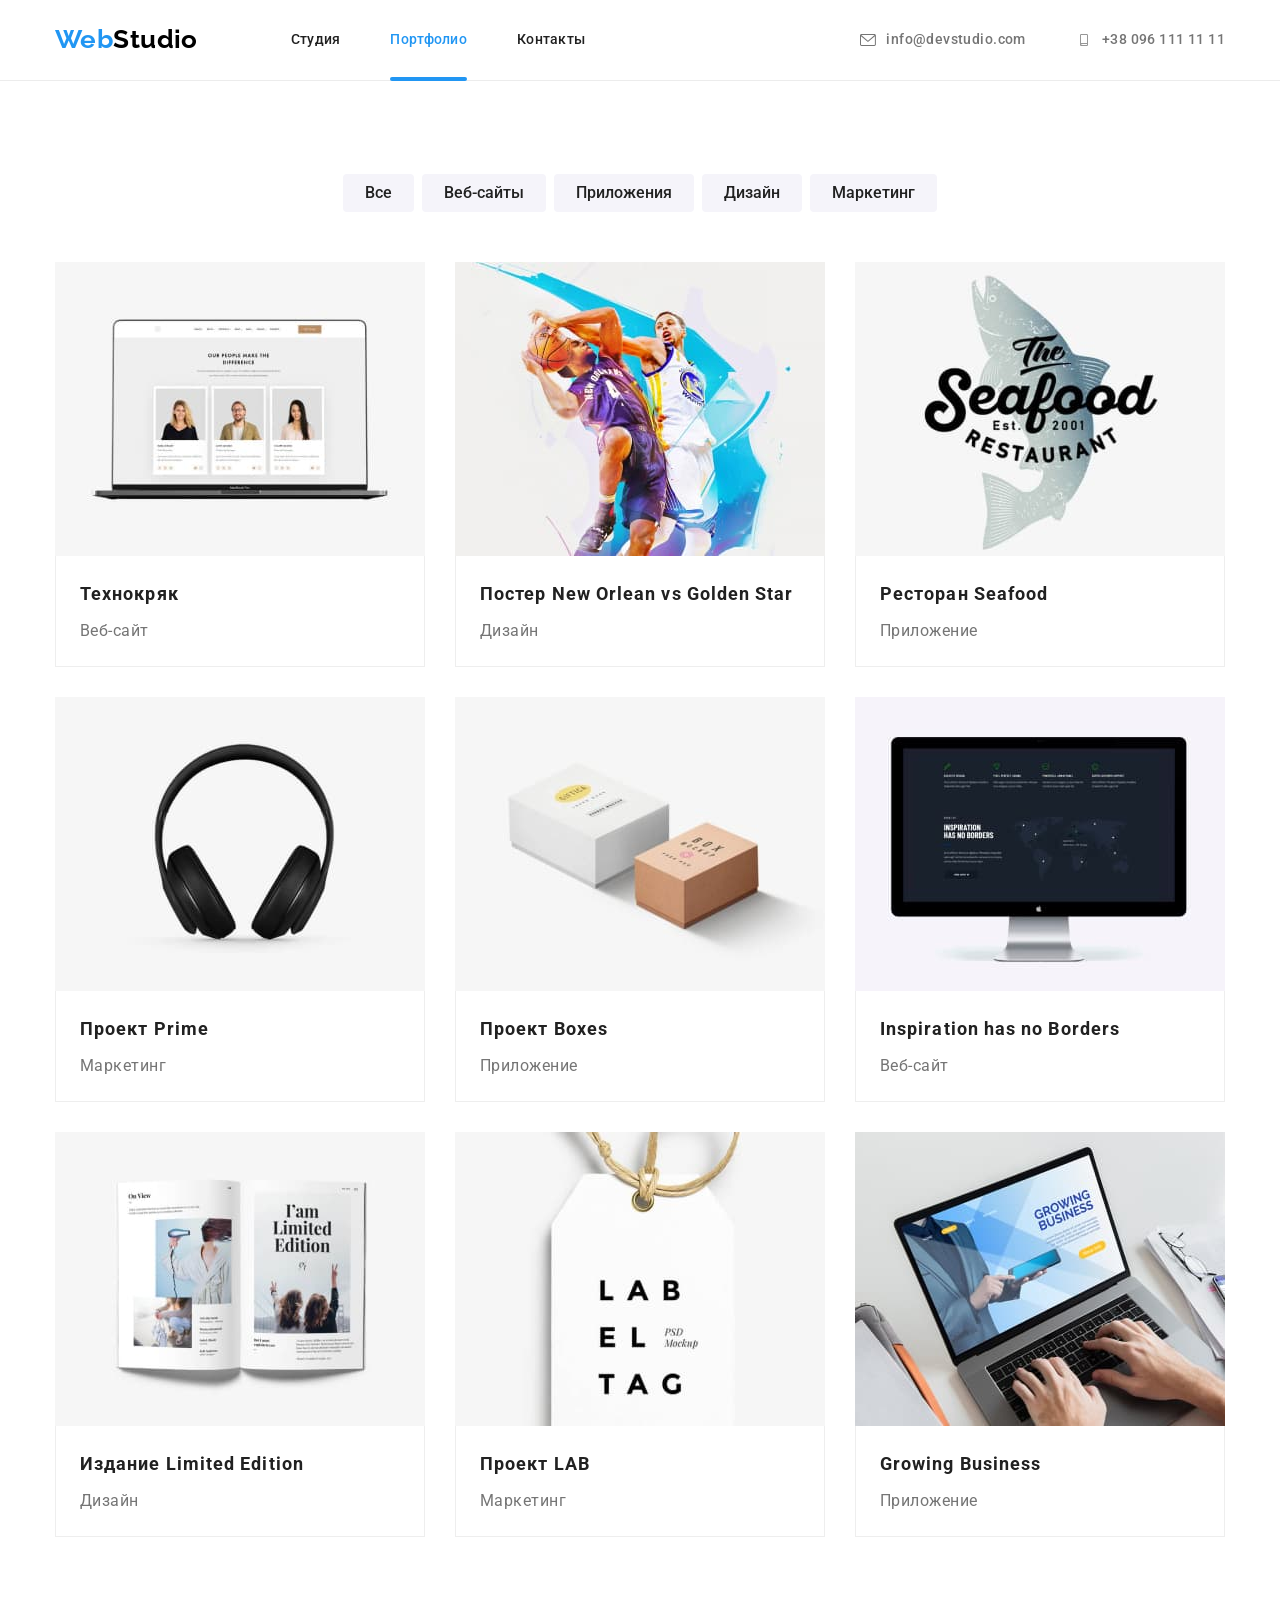
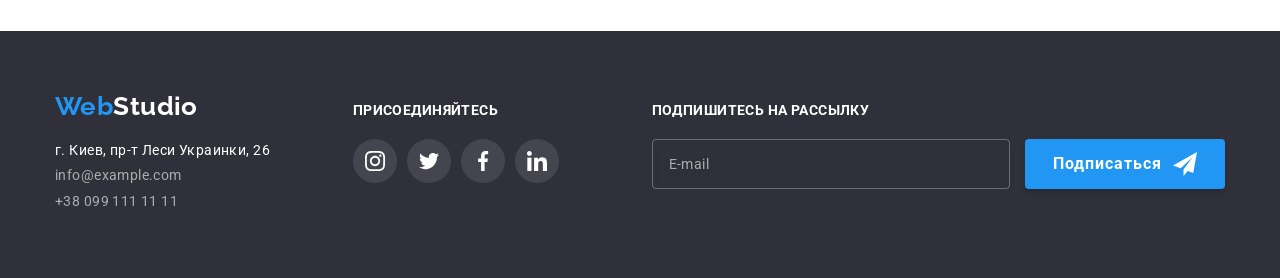
==== portfolio.html @ c9995d9b "Добавляет БЭМ и SASS" ====
<!DOCTYPE html>
<html lang="ru">
  <head>
    <meta charset="UTF-8" />
    <meta http-equiv="X-UA-Compatible" content="IE=edge" />
    <meta name="viewport" content="width=device-width, initial-scale=1.0" />
    <title>Portfolio</title>
    <link rel="preconnect" href="https://fonts.gstatic.com" />
    <link
      href="https://fonts.googleapis.com/css2?family=Raleway:wght@700&family=Roboto:wght@400;500;700;900&display=swap"
      rel="stylesheet"
    />
    <link
      rel="stylesheet"
      href="https://cdnjs.cloudflare.com/ajax/libs/modern-normalize/1.0.0/modern-normalize.min.css"
    />
    <link rel="stylesheet" href="./css/main.min.css" />
  </head>
  <body>
    <!-- Шапка сайта -->
    <header class="site-header">
      <div class="conteiner site-header__conteiner">
        <!-- Логотип -->
        <a href="./index.html" class="logo"><span class="logo__accent">Web</span>Studio</a>
        <!-- Навигация -->
        <nav class="site-header__nav">
          <ul class="site-nav__list">
            <li class="site-nav__item">
              <a href="./index.html" class="site-nav__link">Студия</a>
            </li>
            <li class="site-nav__item">
              <a href="./portfolio.html" class="site-nav__link site-nav__link--current"
                >Портфолио</a
              >
            </li>
            <li class="site-nav__item"><a href="#" class="site-nav__link">Контакты</a></li>
          </ul>
        </nav>
        <!-- Контакты в шапке -->
        <ul class="header-contacts">
          <li class="header-contacts__item">
            <a href="mailto:info@devstudio.com" class="header-contacts__link">
              <svg class="header-contacts__icon">
                <use href="./images/icons/icons.svg#icon-envelope"></use>
              </svg>
              info@devstudio.com</a
            >
          </li>
          <li class="header-contacts__item">
            <a href="tel:+380961111111" class="header-contacts__link">
              <svg class="header-contacts__icon">
                <use href="./images/icons/icons.svg#icon-smartphone"></use>
              </svg>
              +38 096 111 11 11</a
            >
          </li>
        </ul>
      </div>
    </header>

    <!-- Main section -->
    <main>
      <section class="portfolio">
        <div class="conteiner">
          <h1 class="visually-hidden">Портфолио</h1>
          <h2 class="visually-hidden">Примеры работ</h2>
          <ul class="filter__list">
            <li class="filter__item">
              <button type="button" class="btn-filter">Все</button>
            </li>
            <li class="filter__item">
              <button type="button" class="btn-filter">Веб-сайты</button>
            </li>
            <li class="filter__item">
              <button type="button" class="btn-filter">Приложения</button>
            </li>
            <li class="filter__item">
              <button type="button" class="btn-filter">Дизайн</button>
            </li>
            <li class="filter__item">
              <button type="button" class="btn-filter">Маркетинг</button>
            </li>
          </ul>

          <ul class="portfolio__list">
            <li class="portfolio__item">
              <a href="#" class="portfolio__link">
                <div class="card">
                  <div class="card__thumb">
                    <img
                      src="./images/portfolio/technokryak.jpg"
                      alt="Веб-сайт Технокряк"
                      width="370"
                      class="card__image"
                    />
                    <div class="card__overlay">
                      <p>
                        Технокряк это современная площадка распространения коронавируса. Компании
                        используют эту платформу для цифрового шпионажа и атак на защищённые сервера
                        конкурентов.
                      </p>
                    </div>
                  </div>
                  <div class="card__description">
                    <h3 class="card__title">Технокряк</h3>
                    <p class="card__text">Веб-сайт</p>
                  </div>
                </div>
              </a>
            </li>
            <li class="portfolio__item">
              <a href="#" class="portfolio__link">
                <div class="card">
                  <div class="card__thumb">
                    <img
                      src="./images/portfolio/new_orlean.jpg"
                      alt="Дизайна постера New Orlean vs Golden Star"
                      width="370"
                      class="card__image"
                    />
                    <div class="card__overlay">
                      <p>
                        Технокряк это современная площадка распространения коронавируса. Компании
                        используют эту платформу для цифрового шпионажа и атак на защищённые сервера
                        конкурентов.
                      </p>
                    </div>
                  </div>
                  <div class="card__description">
                    <h3 class="card__title">Постер New Orlean vs Golden Star</h3>
                    <p class="card__text">Дизайн</p>
                  </div>
                </div>
              </a>
            </li>
            <li class="portfolio__item">
              <a href="#" class="portfolio__link">
                <div class="card">
                  <div class="card__thumb">
                    <img
                      src="./images/portfolio/seafood.jpg"
                      alt="Приложение для ресторана Seafood"
                      width="370"
                      class="card__image"
                    />
                    <div class="card__overlay">
                      <p>
                        Технокряк это современная площадка распространения коронавируса. Компании
                        используют эту платформу для цифрового шпионажа и атак на защищённые сервера
                        конкурентов.
                      </p>
                    </div>
                  </div>
                  <div class="card__description">
                    <h3 class="card__title">Ресторан Seafood</h3>
                    <p class="card__text">Приложение</p>
                  </div>
                </div>
              </a>
            </li>
            <li class="portfolio__item">
              <a href="#" class="portfolio__link">
                <div class="card">
                  <div class="card__thumb">
                    <img
                      src="./images/portfolio/prime.jpg"
                      alt="Маркетинг проекта Prime"
                      width="370"
                      class="card__image"
                    />
                    <div class="card__overlay">
                      <p>
                        Технокряк это современная площадка распространения коронавируса. Компании
                        используют эту платформу для цифрового шпионажа и атак на защищённые сервера
                        конкурентов.
                      </p>
                    </div>
                  </div>
                  <div class="card__description">
                    <h3 class="card__title">Проект Prime</h3>
                    <p class="card__text">Маркетинг</p>
                  </div>
                </div>
              </a>
            </li>
            <li class="portfolio__item">
              <a href="#" class="portfolio__link">
                <div class="card">
                  <div class="card__thumb">
                    <img
                      src="./images/portfolio/boxes.jpg"
                      alt="Приложение для проекта Boxes"
                      width="370"
                      class="card__image"
                    />
                    <div class="card__overlay">
                      <p>
                        Технокряк это современная площадка распространения коронавируса. Компании
                        используют эту платформу для цифрового шпионажа и атак на защищённые сервера
                        конкурентов.
                      </p>
                    </div>
                  </div>
                  <div class="card__description">
                    <h3 class="card__title">Проект Boxes</h3>
                    <p class="card__text">Приложение</p>
                  </div>
                </div>
              </a>
            </li>
            <li class="portfolio__item">
              <a href="#" class="portfolio__link">
                <div class="card">
                  <div class="card__thumb">
                    <img
                      src="./images/portfolio/inspiration.jpg"
                      alt="Веб-сайт Inspiration has no Borders"
                      width="370"
                      class="card__image"
                    />
                    <div class="card__overlay">
                      <p>
                        Технокряк это современная площадка распространения коронавируса. Компании
                        используют эту платформу для цифрового шпионажа и атак на защищённые сервера
                        конкурентов.
                      </p>
                    </div>
                  </div>
                  <div class="card__description">
                    <h3 class="card__title">Inspiration has no Borders</h3>
                    <p class="card__text">Веб-сайт</p>
                  </div>
                </div>
              </a>
            </li>
            <li class="portfolio__item">
              <a href="#" class="portfolio__link">
                <div class="card">
                  <div class="card__thumb">
                    <img
                      src="./images/portfolio/limited_edition.jpg"
                      alt="Дизайн издания Limited Edition"
                      width="370"
                      class="card__image"
                    />
                    <div class="card__overlay">
                      <p>
                        Технокряк это современная площадка распространения коронавируса. Компании
                        используют эту платформу для цифрового шпионажа и атак на защищённые сервера
                        конкурентов.
                      </p>
                    </div>
                  </div>
                  <div class="card__description">
                    <h3 class="card__title">Издание Limited Edition</h3>
                    <p class="card__text">Дизайн</p>
                  </div>
                </div>
              </a>
            </li>
            <li class="portfolio__item">
              <a href="#" class="portfolio__link">
                <div class="card">
                  <div class="card__thumb">
                    <img
                      src="./images/portfolio/lab.jpg"
                      alt="Маркетинг проекта LAB"
                      width="370"
                      class="card__image"
                    />
                    <div class="card__overlay">
                      <p>
                        Технокряк это современная площадка распространения коронавируса. Компании
                        используют эту платформу для цифрового шпионажа и атак на защищённые сервера
                        конкурентов.
                      </p>
                    </div>
                  </div>
                  <div class="card__description">
                    <h3 class="card__title">Проект LAB</h3>
                    <p class="card__text">Маркетинг</p>
                  </div>
                </div>
              </a>
            </li>
            <li class="portfolio__item">
              <a href="#" class="portfolio__link">
                <div class="card">
                  <div class="card__thumb">
                    <img
                      src="./images/portfolio/growing_business.jpg"
                      alt="Приложение Growing Business"
                      width="370"
                      class="card__image"
                    />
                    <div class="card__overlay">
                      <p>
                        Технокряк это современная площадка распространения коронавируса. Компании
                        используют эту платформу для цифрового шпионажа и атак на защищённые сервера
                        конкурентов.
                      </p>
                    </div>
                  </div>
                  <div class="card__description">
                    <h3 class="card__title">Growing Business</h3>
                    <p class="card__text">Приложение</p>
                  </div>
                </div>
              </a>
            </li>
          </ul>
        </div>
      </section>
    </main>

    <!-- Футер -->
    <footer class="site-footer">
      <div class="conteiner site-footer__conteiner">
        <div class="contact-box">
          <a href="./index.html" class="logo site-footer__logo"
            ><span class="logo__accent">Web</span>Studio</a
          >
          <address>
            <ul class="contact-box__list">
              <li class="contact-box__item">
                <p class="contact-box__address">г. Киев, пр-т Леси Украинки, 26</p>
              </li>
              <li class="contact-box__item">
                <a href="mailto:info@example.com" class="contact-box__link">info@example.com</a>
              </li>
              <li class="contact-box__item">
                <a href="tel:+380991111111" class="contact-box__link">+38 099 111 11 11</a>
              </li>
            </ul>
          </address>
        </div>
        <div class="footer-social">
          <h2 class="footer-social__title">Присоединяйтесь</h2>
          <ul class="footer-social__list">
            <li class="footer-social__item">
              <a href="#" class="footer-socail__link footer-socail__link--instagram"> </a>
            </li>
            <li class="footer-social__item">
              <a href="#" class="footer-socail__link footer-socail__link--twitter"> </a>
            </li>
            <li class="footer-social__item">
              <a href="#" class="footer-socail__link footer-socail__link--facebook"> </a>
            </li>
            <li class="footer-social__item">
              <a href="#" class="footer-socail__link footer-socail__link--linkedin"> </a>
            </li>
          </ul>
        </div>
        <div class="mailing-form">
          <form class="js-mailing-form" autocomplete="off">
            <label for="email" class="js-mailing-form__label">Подпишитесь на рассылку</label>

            <input
              type="email"
              name="mail"
              id="email"
              class="js-mailing-form__input"
              placeholder="E-mail"
              required
            />
            <button type="submit" class="btn-mailing">
              Подписаться
              <svg class="js-mailing-form__icon">
                <use href="./images/icons/icons.svg#icon-send"></use>
              </svg>
            </button>
          </form>
        </div>
      </div>
    </footer>
  </body>
</html>
---- css/main.min.css ----
.hero,.feature,.our-work,.team-section,.clients,.portfolio{margin:0;padding-top:94px;padding-bottom:94px}.conteiner__title,.feature__title,.work__title,.card__title,.footer-social__title,.js-mailing-form__label,.js-order-form__title{font-weight:700;margin-top:0}.logo,.site-nav__link,.header-contacts__link,.social__link,.clients__link,.portfolio__link,.contact-box__link,.footer-socail__link{text-decoration:none;-webkit-transition-property:background-color, color, border-color, fill, -webkit-box-shadow;transition-property:background-color, color, border-color, fill, -webkit-box-shadow;transition-property:background-color, color, box-shadow, border-color, fill;transition-property:background-color, color, box-shadow, border-color, fill, -webkit-box-shadow;-webkit-transition-duration:250ms;transition-duration:250ms;-webkit-transition-timing-function:cubic-bezier(0.4, 0, 0.2, 1);transition-timing-function:cubic-bezier(0.4, 0, 0.2, 1)}.site-nav__list,.header-contacts,.feature__list,.work__list,.team,.social,.clients__list,.filter__list,.portfolio__list,.contact-box__list,.footer-social__list{padding:0;margin:0;list-style:none}.btn-hero,.btn-filter,.btn-mailing,.btn-submit{text-align:center;font-family:inherit;font-weight:500;font-size:16px;line-height:1.63;cursor:pointer;border:0;border-radius:4px;-webkit-transition-property:background-color, color, -webkit-box-shadow;transition-property:background-color, color, -webkit-box-shadow;transition-property:background-color, color, box-shadow;transition-property:background-color, color, box-shadow, -webkit-box-shadow;-webkit-transition-duration:250ms;transition-duration:250ms;-webkit-transition-timing-function:cubic-bezier(0.4, 0, 0.2, 1);transition-timing-function:cubic-bezier(0.4, 0, 0.2, 1)}.visually-hidden:not(:focus):not(:active){width:1px;height:1px;margin:-1px;border:0;padding:0;white-space:nowrap;-webkit-clip-path:inset(100%);clip-path:inset(100%);clip:rect(0 0 0 0);overflow:hidden}body{color:#757575;font-family:Roboto,sans-serif;font-size:14px;letter-spacing:0.03em}h1,h2,h3,p{margin:0}.conteiner{display:block;width:1200px;margin-left:auto;margin-right:auto;margin-top:0;margin-bottom:0;padding:0 15px}.conteiner__title{font-size:36px;line-height:1.17;text-align:center;color:#212121}.site-header{background-color:#fff;border-bottom:1px solid #ececec}.site-header__conteiner{display:-webkit-box;display:-ms-flexbox;display:flex;-webkit-box-align:center;-ms-flex-align:center;align-items:center}.logo{font-family:Raleway;font-weight:700;font-size:26px;line-height:1.2;color:#000}.logo__accent{color:#2196f3}.site-footer__logo{display:block;margin-bottom:20px;color:#fff}.site-header__nav{margin-left:93px;font-weight:500;line-height:1.14;letter-spacing:0.02em}.site-nav__list{display:-webkit-box;display:-ms-flexbox;display:flex}.site-nav__item:not(:last-child){margin-right:50px}.site-nav__link{display:block;padding-top:32px;padding-bottom:32px;color:#212121}.site-nav__link:hover,.site-nav__link:focus{color:#2196f3}.site-nav__link--current{position:relative;color:#2196f3}.site-nav__link--current::after{position:absolute;content:'';bottom:-1px;left:0;width:100%;height:4px;background:#2196f3;border-radius:2px}.header-contacts{display:-webkit-box;display:-ms-flexbox;display:flex;-webkit-box-align:center;-ms-flex-align:center;align-items:center;margin-left:auto;font-weight:500;font-size:14px;line-height:1.14}.header-contacts__item:not(:last-child){margin-right:50px}.header-contacts__link{display:-webkit-box;display:-ms-flexbox;display:flex;-webkit-box-align:center;-ms-flex-align:center;align-items:center;padding-top:32px;padding-bottom:32px;color:#757575}.header-contacts__link:hover,.header-contacts__link:focus{color:#2196f3}.header-contacts__icon{width:16px;height:12px;margin-right:10px;text-align:center;fill:currentColor}.btn-hero{padding-top:10px;padding-bottom:10px;padding-right:32px;padding-left:32px;font-weight:700;line-height:1.88;letter-spacing:0.06em;background-color:#2196f3;color:#fff;-webkit-box-shadow:0px 4px 4px rgba(0,0,0,0.15);box-shadow:0px 4px 4px rgba(0,0,0,0.15)}.btn-hero:focus,.btn-hero:hover{background-color:#188ce8}.btn-filter{padding:6px 22px;background-color:#f5f4fa;color:#212121}.btn-filter:hover,.btn-filter:focus,.btn-filter:active{background-color:#2196f3;color:#fff;-webkit-box-shadow:0px 3px 1px rgba(0,0,0,0.1),0px 1px 2px rgba(0,0,0,0.08),0px 2px 2px rgba(0,0,0,0.12);box-shadow:0px 3px 1px rgba(0,0,0,0.1),0px 1px 2px rgba(0,0,0,0.08),0px 2px 2px rgba(0,0,0,0.12)}.btn-mailing{display:-webkit-inline-box;display:-ms-inline-flexbox;display:inline-flex;-webkit-box-pack:justify;-ms-flex-pack:justify;justify-content:space-between;-webkit-box-align:center;-ms-flex-align:center;align-items:center;padding:10px 28px;width:200px;font-family:inherit;font-weight:700;line-height:1.875;letter-spacing:0.06em;background-color:#2196f3;color:#fff;-webkit-box-shadow:0px 4px 4px rgba(0,0,0,0.15);box-shadow:0px 4px 4px rgba(0,0,0,0.15)}.btn-mailing:focus,.btn-mailing:hover{background-color:#188ce8}.btn-close{display:-webkit-box;display:-ms-flexbox;display:flex;-webkit-box-pack:center;-ms-flex-pack:center;justify-content:center;-webkit-box-align:center;-ms-flex-align:center;align-items:center;position:absolute;top:8px;right:8px;width:30px;height:30px;background-color:#fff;border:1px solid rgba(0,0,0,0.1);border-radius:50%;cursor:pointer}.btn-close__icon{position:absolute;top:50%;-webkit-transform:translateY(-50%);transform:translateY(-50%);width:18px;height:18px;fill:#000;-webkit-transition-property:fill;transition-property:fill;-webkit-transition-duration:250ms;transition-duration:250ms;-webkit-transition-timing-function:cubic-bezier(0.4, 0, 0.2, 1);transition-timing-function:cubic-bezier(0.4, 0, 0.2, 1)}.btn-close:hover .btn-close__icon,.btn-close:focus .btn-close__icon{fill:#2196f3}.btn-submit{display:block;padding:10px 55px;margin-right:auto;margin-left:auto;font-family:inherit;letter-spacing:0.06em;font-weight:700;line-height:1.875;background-color:#2196f3;color:#fff;-webkit-box-shadow:0px 4px 4px rgba(0,0,0,0.15);box-shadow:0px 4px 4px rgba(0,0,0,0.15)}.btn-submit:focus,.btn-submit:hover{background-color:#188ce8}.hero{max-width:1600px;height:600px;margin-left:auto;margin-right:auto;padding:0;background-color:#c4c4c4;background-image:-webkit-gradient(linear, left top, right top, from(rgba(47,48,58,0.4)), to(rgba(47,48,58,0.4))),url("../images/hero.jpg");background-image:linear-gradient(to right, rgba(47,48,58,0.4), rgba(47,48,58,0.4)),url("../images/hero.jpg");background-repeat:no-repeat;background-position:center;background-size:cover}.hero__conteiner{padding-top:200px;padding-bottom:200px;text-align:center}.hero__title{margin-top:0;margin-right:auto;margin-bottom:30px;margin-left:auto;font-weight:900;font-size:44px;line-height:1.36;letter-spacing:0.06em;text-transform:uppercase;color:#fff}.feature__list{display:-webkit-box;display:-ms-flexbox;display:flex;line-height:1.71}.feature__item:not(:last-child){margin-right:30px}.feature__item::before{display:block;content:'';height:120px;margin-bottom:30px;border-radius:4px;background-size:70px;background-repeat:no-repeat;background-position:center;background-color:#f5f4fa}.feature__item--details::before{background-image:url(../images/icons/details-icon.svg)}.feature__item--clock::before{background-image:url(../images/icons/clock-icon.svg)}.feature__item--diagram::before{background-image:url(../images/icons/diagram-icon.svg)}.feature__item--astronaut::before{background-image:url(../images/icons/astronaut-icon.svg)}.feature__title{margin-bottom:10px;line-height:1.14;text-transform:uppercase;color:#212121}.our-work{padding-top:0}.conteiner__title{margin-bottom:50px}.work__list{display:-webkit-box;display:-ms-flexbox;display:flex}.work__image{display:block;height:auto}.work__item{width:calc((100% - 60px) / 3);position:relative}.work__item:not(last-child){margin-right:30px}.work__title{display:-webkit-box;display:-ms-flexbox;display:flex;-webkit-box-pack:center;-ms-flex-pack:center;justify-content:center;-webkit-box-align:center;-ms-flex-align:center;align-items:center;position:absolute;bottom:0;height:70px;margin-bottom:0;width:100%;text-transform:uppercase;background-color:rgba(47,48,58,0.8);color:#fff}.team-section{background-color:#f5f4fa}.team{display:-webkit-box;display:-ms-flexbox;display:flex}.team__item{background-color:#fff;-webkit-box-shadow:0px 1px 3px rgba(0,0,0,0.12),0px 1px 1px rgba(0,0,0,0.14),0px 2px 1px rgba(0,0,0,0.2);box-shadow:0px 1px 3px rgba(0,0,0,0.12),0px 1px 1px rgba(0,0,0,0.14),0px 2px 1px rgba(0,0,0,0.2);border-radius:0px 0px 4px 4px}.team__item:not(last-child){margin-right:30px}.team__image{display:block}.team__title{margin-bottom:10px;font-weight:500;font-size:16px;line-height:1.19;letter-spacing:0.03em}.team__description{padding-top:30px;padding-bottom:30px;text-align:center}.team__profession{margin-bottom:16px;font-size:16px;line-height:1.19;letter-spacing:0.03em}.social{display:-webkit-inline-box;display:-ms-inline-flexbox;display:inline-flex}.social__item{width:44px;height:44px}.social__item:not(last-child){margin-right:10px}.social__link{display:-webkit-box;display:-ms-flexbox;display:flex;width:44px;height:44px;-webkit-box-pack:center;-ms-flex-pack:center;justify-content:center;-webkit-box-align:center;-ms-flex-align:center;align-items:center;background-color:#fff;color:#afb1b8;border-radius:50%}.social__link:hover,.social__link:focus{background-color:#2196f3;color:#fff}.social__icon{width:20px;height:20px;fill:currentColor}.social__icon:hover,.social__icon:focus{fill:currentColor}.clients{background-color:#fff}.clients__list{display:-webkit-inline-box;display:-ms-inline-flexbox;display:inline-flex}.clients__item{width:170px}.clients__item:not(last-child){margin-right:30px}.clients__link{display:inline-block;padding:16px 32px;background-color:#fff;color:#afb1b8;border:1px solid #afb1b8;border-radius:4px}.clients__link:hover,.clients__link:focus{color:#2196f3;border-color:#2196f3}.clients__icon{width:106px;height:60px;fill:currentColor}.clients__icon:hover,.clients__icon:focus{fill:currentColor}.filter__list{display:-webkit-box;display:-ms-flexbox;display:flex;-ms-flex-wrap:nowrap;flex-wrap:nowrap;-webkit-box-pack:center;-ms-flex-pack:center;justify-content:center;margin-bottom:50px}.filter__item:not(:last-child){margin-right:8px}.portfolio__list{display:-webkit-box;display:-ms-flexbox;display:flex;-ms-flex-wrap:wrap;flex-wrap:wrap;margin:-15px}.portfolio__item{width:calc((100% - 90px) / 3);margin:15px}.portfolio__link{display:block}.portfolio__link:hover,.portfolio__link:focus{-webkit-box-shadow:0px 1px 1px rgba(0,0,0,0.12),0px 4px 4px rgba(0,0,0,0.06),1px 4px 6px rgba(0,0,0,0.16);box-shadow:0px 1px 1px rgba(0,0,0,0.12),0px 4px 4px rgba(0,0,0,0.06),1px 4px 6px rgba(0,0,0,0.16)}.card__thumb{position:relative;overflow:hidden}.card__image{display:block}.card__description{margin-top:0;padding:20px 24px;border:1px solid #eeeeee;border-top:0}.card__title{font-size:18px;line-height:2;letter-spacing:0.06em;color:#212121;margin-bottom:4px}.card__text{font-size:16px;line-height:1.87;letter-spacing:0.03em;color:#757575}.card__overlay{position:absolute;top:0;left:0;width:100%;height:100%;padding:63px 24px;-webkit-transform:translateY(100%);transform:translateY(100%);font-size:18px;line-height:1.556;letter-spacing:0.03em;color:#fff;background-color:rgba(33,150,243,0.9);-webkit-transition-property:-webkit-transform;transition-property:-webkit-transform;transition-property:transform;transition-property:transform, -webkit-transform;-webkit-transition-duration:250ms;transition-duration:250ms;-webkit-transition-timing-function:cubic-bezier(0.4, 0, 0.2, 1);transition-timing-function:cubic-bezier(0.4, 0, 0.2, 1)}.portfolio__link:hover .card__overlay{-webkit-transform:translateY(0);transform:translateY(0);overflow:auto}.portfolio__link:focus .card__overlay{-webkit-transform:translateY(0);transform:translateY(0);overflow:auto}.site-footer{font-size:14px;line-height:1.17;letter-spacing:0.03em;background-color:#2f303a;color:#fff;padding-top:60px;padding-bottom:60px}.site-footer__conteiner{display:-webkit-box;display:-ms-flexbox;display:flex;-ms-flex-wrap:wrap;flex-wrap:wrap;-webkit-box-align:baseline;-ms-flex-align:baseline;align-items:baseline;-webkit-box-pack:justify;-ms-flex-pack:justify;justify-content:space-between}.contact-box__list{display:-webkit-box;display:-ms-flexbox;display:flex;-webkit-box-orient:vertical;-webkit-box-direction:normal;-ms-flex-direction:column;flex-direction:column;font-family:inherit;font-style:normal}.contact-box__item:not(last-child){margin-bottom:9px}.contact-box__link{color:rgba(255,255,255,0.6)}.contact-box__link:hover,.contact-box__link:focus{color:#2196f3}.footer-social{display:-webkit-box;display:-ms-flexbox;display:flex;-webkit-box-orient:vertical;-webkit-box-direction:normal;-ms-flex-direction:column;flex-direction:column;font-family:inherit}.footer-social__title{margin-bottom:20px;font-size:14px;line-height:1.14;text-transform:uppercase}.footer-social__list{display:-webkit-box;display:-ms-flexbox;display:flex}.footer-social__item:not(last-child){margin-right:10px}.footer-socail__link{display:inline-block;width:44px;height:44px;background-repeat:no-repeat;background-position:center;background-size:20px;background-color:rgba(255,255,255,0.1);border-radius:50%}.footer-socail__link:hover,.footer-socail__link:focus{background-color:#2196f3}.footer-socail__link--instagram{background-image:url(../images/icons/instagram.svg)}.footer-socail__link--twitter{background-image:url(../images/icons/twitter.svg)}.footer-socail__link--facebook{background-image:url(../images/icons/facebook.svg)}.footer-socail__link--linkedin{background-image:url(../images/icons/linkedin.svg)}.js-mailing-form__label{display:block;margin-bottom:20px;font-size:14px;line-height:1.14;text-transform:uppercase}.js-mailing-form__input{width:358px;height:50px;padding:15px 16px;margin-right:12px;outline:none;color:#fff;background-color:inherit;border:1px solid rgba(255,255,255,0.3);-webkit-filter:drop-shadow(0px 4px 4px rgba(0,0,0,0.15));filter:drop-shadow(0px 4px 4px rgba(0,0,0,0.15));border-radius:4px}.js-mailing-form__input::-webkit-input-placeholder{line-height:1.25;letter-spacing:0.03em;color:rgba(255,255,255,0.6)}.js-mailing-form__input:-ms-input-placeholder{line-height:1.25;letter-spacing:0.03em;color:rgba(255,255,255,0.6)}.js-mailing-form__input::-ms-input-placeholder{line-height:1.25;letter-spacing:0.03em;color:rgba(255,255,255,0.6)}.js-mailing-form__input::placeholder{line-height:1.25;letter-spacing:0.03em;color:rgba(255,255,255,0.6)}.js-mailing-form__icon{width:24px;height:24px}.backdrop.is-hidden{visibility:hidden;opacity:0;pointer-events:none}.backdrop{position:fixed;top:0;left:0;width:100%;height:100%;visibility:visible;background-color:rgba(0,0,0,0.2);opacity:1;-webkit-transition-property:opacity, visibility;transition-property:opacity, visibility;-webkit-transition-duration:250ms;transition-duration:250ms;-webkit-transition-timing-function:cubic-bezier(0.4, 0, 0.2, 1);transition-timing-function:cubic-bezier(0.4, 0, 0.2, 1)}.modal{position:absolute;top:50%;left:50%;-webkit-transform:translate(-50%, -50%) scale(1);transform:translate(-50%, -50%) scale(1);opacity:1;width:528px;height:581px;-webkit-box-shadow:0px 1px 3px rgba(0,0,0,0.12),0px 1px 1px rgba(0,0,0,0.14),0px 2px 1px rgba(0,0,0,0.2);box-shadow:0px 1px 3px rgba(0,0,0,0.12),0px 1px 1px rgba(0,0,0,0.14),0px 2px 1px rgba(0,0,0,0.2);border-radius:4px;background-color:#fff;-webkit-transition:scale 500ms cubic-bezier(0.4, 0, 0.2, 1),-webkit-transform 250ms cubic-bezier(0.4, 0, 0.2, 1);transition:scale 500ms cubic-bezier(0.4, 0, 0.2, 1),-webkit-transform 250ms cubic-bezier(0.4, 0, 0.2, 1);transition:transform 250ms cubic-bezier(0.4, 0, 0.2, 1),scale 500ms cubic-bezier(0.4, 0, 0.2, 1);transition:transform 250ms cubic-bezier(0.4, 0, 0.2, 1),scale 500ms cubic-bezier(0.4, 0, 0.2, 1),-webkit-transform 250ms cubic-bezier(0.4, 0, 0.2, 1)}.backdrop.is-hidden .modal{-webkit-transform:translate(-50%, -50%) scale(1.1);transform:translate(-50%, -50%) scale(1.1)}.js-order-form{width:100%;height:100%;padding:40px}.js-order-form__title{margin-bottom:12px;font-size:20px;line-height:1.15;text-align:center;letter-spacing:0.03em;color:#212121}.js-order-form__field{position:relative;display:-webkit-box;display:-ms-flexbox;display:flex;-webkit-box-orient:vertical;-webkit-box-direction:normal;-ms-flex-direction:column;flex-direction:column;margin-bottom:10px}.js-order-form__label{margin-bottom:4px;font-family:inherit;font-size:12px;line-height:1.167;letter-spacing:0.01em}.js-order-form__input{height:40px;padding:11px 41px;font-family:inherit;font-size:12px;line-height:1.167;letter-spacing:0.01em;outline:none;color:#212121;border:1px solid rgba(33,33,33,0.2);border-radius:4px;-webkit-transition-property:border, color;transition-property:border, color;-webkit-transition-duration:250ms;transition-duration:250ms;-webkit-transition-timing-function:cubic-bezier(0.4, 0, 0.2, 1);transition-timing-function:cubic-bezier(0.4, 0, 0.2, 1)}.js-order-form__input:focus{border-color:#2196f3}.js-order-form__icon{position:absolute;bottom:50%;left:11px;width:18px;height:18px;-webkit-transform:translateY(100%);transform:translateY(100%);fill:#212121;-webkit-transition-property:fill;transition-property:fill;-webkit-transition-duration:250ms;transition-duration:250ms;-webkit-transition-timing-function:cubic-bezier(0.4, 0, 0.2, 1);transition-timing-function:cubic-bezier(0.4, 0, 0.2, 1)}.js-order-form__field:focus-within .js-order-form__icon{fill:#2196f3}.js-order-form__field--comment{margin-bottom:20px}.js-order-form__comment{width:100%;height:120px;resize:none;padding:12px 16px;outline:none;font-family:inherit;font-size:12px;line-height:1.167;letter-spacing:0.01em;color:#212121;border:1px solid rgba(33,33,33,0.2);border-radius:4px;-webkit-transition-property:border;transition-property:border;-webkit-transition-duration:250ms;transition-duration:250ms;-webkit-transition-timing-function:cubic-bezier(0.4, 0, 0.2, 1);transition-timing-function:cubic-bezier(0.4, 0, 0.2, 1)}.js-order-form__comment::-webkit-input-placeholder{color:rgba(117,117,117,0.5)}.js-order-form__comment:-ms-input-placeholder{color:rgba(117,117,117,0.5)}.js-order-form__comment::-ms-input-placeholder{color:rgba(117,117,117,0.5)}.js-order-form__comment::placeholder{color:rgba(117,117,117,0.5)}.js-order-form__comment:focus-within{border:1px solid #2196f3}.js-order-form__consent{display:-webkit-box;display:-ms-flexbox;display:flex;-ms-flex-pack:distribute;justify-content:space-around;-webkit-box-align:center;-ms-flex-align:center;align-items:center;margin-bottom:30px;-webkit-transition-property:outline;transition-property:outline;-webkit-transition-duration:250ms;transition-duration:250ms;-webkit-transition-timing-function:cubic-bezier(0.4, 0, 0.2, 1);transition-timing-function:cubic-bezier(0.4, 0, 0.2, 1)}.js-order-form__consent:focus-within{outline:1px solid #2196f3}.js-order-form__consent-text{line-height:1.714}.js-order-form__contract{color:#2196f3}.js-order-form__checkbox{position:absolute;width:1px;height:1px;margin:-1px;border:0;padding:0;clip:rect(0 0 0 0);overflow:hidden}.js-order-form__icon--checkbox{width:16px;height:15px;border:2px solid #212121;border-radius:2px;cursor:pointer;-webkit-transition-property:background-color;transition-property:background-color;-webkit-transition-duration:250ms;transition-duration:250ms;-webkit-transition-timing-function:cubic-bezier(0.4, 0, 0.2, 1);transition-timing-function:cubic-bezier(0.4, 0, 0.2, 1)}.js-order-form__checkbox:checked+.js-order-form__icon--checkbox{border:none;background-color:#2196f3}
/*# sourceMappingURL=main.min.css.map */
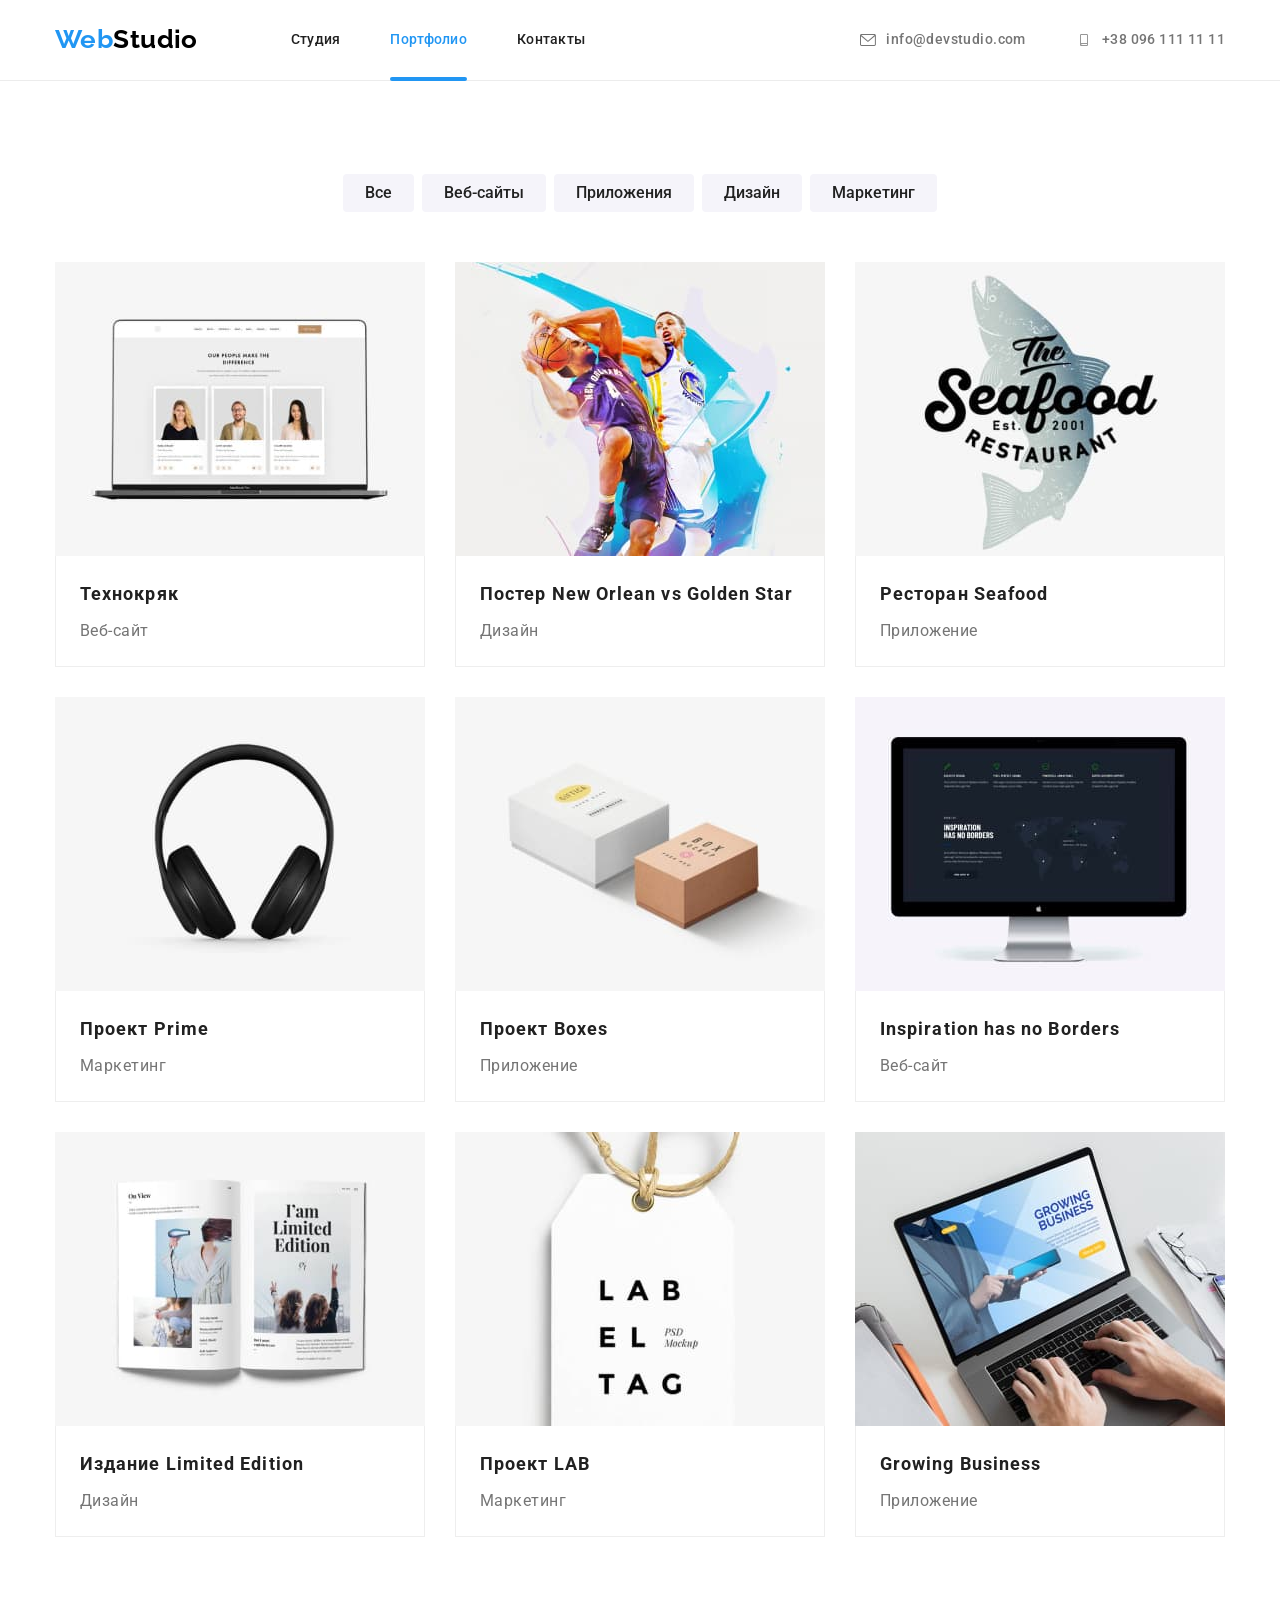
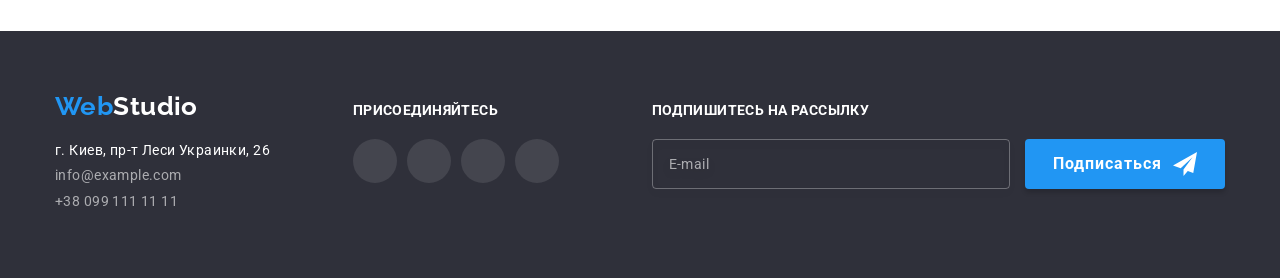
==== commit cabcb7de: "Исправляет БЭМ" ====
--- a/portfolio.html
+++ b/portfolio.html
@@ -24,7 +24,7 @@
         <a href="./index.html" class="logo"><span class="logo__accent">Web</span>Studio</a>
         <!-- Навигация -->
         <nav class="site-header__nav">
-          <ul class="site-nav__list">
+          <ul class="site-nav">
             <li class="site-nav__item">
               <a href="./index.html" class="site-nav__link">Студия</a>
             </li>
@@ -64,7 +64,7 @@
         <div class="conteiner">
           <h1 class="visually-hidden">Портфолио</h1>
           <h2 class="visually-hidden">Примеры работ</h2>
-          <ul class="filter__list">
+          <ul class="filter">
             <li class="filter__item">
               <button type="button" class="btn-filter">Все</button>
             </li>
@@ -338,16 +338,16 @@
           <h2 class="footer-social__title">Присоединяйтесь</h2>
           <ul class="footer-social__list">
             <li class="footer-social__item">
-              <a href="#" class="footer-socail__link footer-socail__link--instagram"> </a>
+              <a href="#" class="footer-social__icon footer-social__icon--instagram"> </a>
             </li>
             <li class="footer-social__item">
-              <a href="#" class="footer-socail__link footer-socail__link--twitter"> </a>
+              <a href="#" class="footer-social__icon footer-social__icon--twitter"> </a>
             </li>
             <li class="footer-social__item">
-              <a href="#" class="footer-socail__link footer-socail__link--facebook"> </a>
+              <a href="#" class="footer-social__icon footer-social__icon--facebook"> </a>
             </li>
             <li class="footer-social__item">
-              <a href="#" class="footer-socail__link footer-socail__link--linkedin"> </a>
+              <a href="#" class="footer-social__icon footer-social__icon--linkedin"> </a>
             </li>
           </ul>
         </div>
--- a/css/main.min.css
+++ b/css/main.min.css
@@ -1,2 +1,2 @@
-.hero,.feature,.our-work,.team-section,.clients,.portfolio{margin:0;padding-top:94px;padding-bottom:94px}.conteiner__title,.feature__title,.work__title,.card__title,.footer-social__title,.js-mailing-form__label,.js-order-form__title{font-weight:700;margin-top:0}.logo,.site-nav__link,.header-contacts__link,.social__link,.clients__link,.portfolio__link,.contact-box__link,.footer-socail__link{text-decoration:none;-webkit-transition-property:background-color, color, border-color, fill, -webkit-box-shadow;transition-property:background-color, color, border-color, fill, -webkit-box-shadow;transition-property:background-color, color, box-shadow, border-color, fill;transition-property:background-color, color, box-shadow, border-color, fill, -webkit-box-shadow;-webkit-transition-duration:250ms;transition-duration:250ms;-webkit-transition-timing-function:cubic-bezier(0.4, 0, 0.2, 1);transition-timing-function:cubic-bezier(0.4, 0, 0.2, 1)}.site-nav__list,.header-contacts,.feature__list,.work__list,.team,.social,.clients__list,.filter__list,.portfolio__list,.contact-box__list,.footer-social__list{padding:0;margin:0;list-style:none}.btn-hero,.btn-filter,.btn-mailing,.btn-submit{text-align:center;font-family:inherit;font-weight:500;font-size:16px;line-height:1.63;cursor:pointer;border:0;border-radius:4px;-webkit-transition-property:background-color, color, -webkit-box-shadow;transition-property:background-color, color, -webkit-box-shadow;transition-property:background-color, color, box-shadow;transition-property:background-color, color, box-shadow, -webkit-box-shadow;-webkit-transition-duration:250ms;transition-duration:250ms;-webkit-transition-timing-function:cubic-bezier(0.4, 0, 0.2, 1);transition-timing-function:cubic-bezier(0.4, 0, 0.2, 1)}.visually-hidden:not(:focus):not(:active){width:1px;height:1px;margin:-1px;border:0;padding:0;white-space:nowrap;-webkit-clip-path:inset(100%);clip-path:inset(100%);clip:rect(0 0 0 0);overflow:hidden}body{color:#757575;font-family:Roboto,sans-serif;font-size:14px;letter-spacing:0.03em}h1,h2,h3,p{margin:0}.conteiner{display:block;width:1200px;margin-left:auto;margin-right:auto;margin-top:0;margin-bottom:0;padding:0 15px}.conteiner__title{font-size:36px;line-height:1.17;text-align:center;color:#212121}.site-header{background-color:#fff;border-bottom:1px solid #ececec}.site-header__conteiner{display:-webkit-box;display:-ms-flexbox;display:flex;-webkit-box-align:center;-ms-flex-align:center;align-items:center}.logo{font-family:Raleway;font-weight:700;font-size:26px;line-height:1.2;color:#000}.logo__accent{color:#2196f3}.site-footer__logo{display:block;margin-bottom:20px;color:#fff}.site-header__nav{margin-left:93px;font-weight:500;line-height:1.14;letter-spacing:0.02em}.site-nav__list{display:-webkit-box;display:-ms-flexbox;display:flex}.site-nav__item:not(:last-child){margin-right:50px}.site-nav__link{display:block;padding-top:32px;padding-bottom:32px;color:#212121}.site-nav__link:hover,.site-nav__link:focus{color:#2196f3}.site-nav__link--current{position:relative;color:#2196f3}.site-nav__link--current::after{position:absolute;content:'';bottom:-1px;left:0;width:100%;height:4px;background:#2196f3;border-radius:2px}.header-contacts{display:-webkit-box;display:-ms-flexbox;display:flex;-webkit-box-align:center;-ms-flex-align:center;align-items:center;margin-left:auto;font-weight:500;font-size:14px;line-height:1.14}.header-contacts__item:not(:last-child){margin-right:50px}.header-contacts__link{display:-webkit-box;display:-ms-flexbox;display:flex;-webkit-box-align:center;-ms-flex-align:center;align-items:center;padding-top:32px;padding-bottom:32px;color:#757575}.header-contacts__link:hover,.header-contacts__link:focus{color:#2196f3}.header-contacts__icon{width:16px;height:12px;margin-right:10px;text-align:center;fill:currentColor}.btn-hero{padding-top:10px;padding-bottom:10px;padding-right:32px;padding-left:32px;font-weight:700;line-height:1.88;letter-spacing:0.06em;background-color:#2196f3;color:#fff;-webkit-box-shadow:0px 4px 4px rgba(0,0,0,0.15);box-shadow:0px 4px 4px rgba(0,0,0,0.15)}.btn-hero:focus,.btn-hero:hover{background-color:#188ce8}.btn-filter{padding:6px 22px;background-color:#f5f4fa;color:#212121}.btn-filter:hover,.btn-filter:focus,.btn-filter:active{background-color:#2196f3;color:#fff;-webkit-box-shadow:0px 3px 1px rgba(0,0,0,0.1),0px 1px 2px rgba(0,0,0,0.08),0px 2px 2px rgba(0,0,0,0.12);box-shadow:0px 3px 1px rgba(0,0,0,0.1),0px 1px 2px rgba(0,0,0,0.08),0px 2px 2px rgba(0,0,0,0.12)}.btn-mailing{display:-webkit-inline-box;display:-ms-inline-flexbox;display:inline-flex;-webkit-box-pack:justify;-ms-flex-pack:justify;justify-content:space-between;-webkit-box-align:center;-ms-flex-align:center;align-items:center;padding:10px 28px;width:200px;font-family:inherit;font-weight:700;line-height:1.875;letter-spacing:0.06em;background-color:#2196f3;color:#fff;-webkit-box-shadow:0px 4px 4px rgba(0,0,0,0.15);box-shadow:0px 4px 4px rgba(0,0,0,0.15)}.btn-mailing:focus,.btn-mailing:hover{background-color:#188ce8}.btn-close{display:-webkit-box;display:-ms-flexbox;display:flex;-webkit-box-pack:center;-ms-flex-pack:center;justify-content:center;-webkit-box-align:center;-ms-flex-align:center;align-items:center;position:absolute;top:8px;right:8px;width:30px;height:30px;background-color:#fff;border:1px solid rgba(0,0,0,0.1);border-radius:50%;cursor:pointer}.btn-close__icon{position:absolute;top:50%;-webkit-transform:translateY(-50%);transform:translateY(-50%);width:18px;height:18px;fill:#000;-webkit-transition-property:fill;transition-property:fill;-webkit-transition-duration:250ms;transition-duration:250ms;-webkit-transition-timing-function:cubic-bezier(0.4, 0, 0.2, 1);transition-timing-function:cubic-bezier(0.4, 0, 0.2, 1)}.btn-close:hover .btn-close__icon,.btn-close:focus .btn-close__icon{fill:#2196f3}.btn-submit{display:block;padding:10px 55px;margin-right:auto;margin-left:auto;font-family:inherit;letter-spacing:0.06em;font-weight:700;line-height:1.875;background-color:#2196f3;color:#fff;-webkit-box-shadow:0px 4px 4px rgba(0,0,0,0.15);box-shadow:0px 4px 4px rgba(0,0,0,0.15)}.btn-submit:focus,.btn-submit:hover{background-color:#188ce8}.hero{max-width:1600px;height:600px;margin-left:auto;margin-right:auto;padding:0;background-color:#c4c4c4;background-image:-webkit-gradient(linear, left top, right top, from(rgba(47,48,58,0.4)), to(rgba(47,48,58,0.4))),url("../images/hero.jpg");background-image:linear-gradient(to right, rgba(47,48,58,0.4), rgba(47,48,58,0.4)),url("../images/hero.jpg");background-repeat:no-repeat;background-position:center;background-size:cover}.hero__conteiner{padding-top:200px;padding-bottom:200px;text-align:center}.hero__title{margin-top:0;margin-right:auto;margin-bottom:30px;margin-left:auto;font-weight:900;font-size:44px;line-height:1.36;letter-spacing:0.06em;text-transform:uppercase;color:#fff}.feature__list{display:-webkit-box;display:-ms-flexbox;display:flex;line-height:1.71}.feature__item:not(:last-child){margin-right:30px}.feature__item::before{display:block;content:'';height:120px;margin-bottom:30px;border-radius:4px;background-size:70px;background-repeat:no-repeat;background-position:center;background-color:#f5f4fa}.feature__item--details::before{background-image:url(../images/icons/details-icon.svg)}.feature__item--clock::before{background-image:url(../images/icons/clock-icon.svg)}.feature__item--diagram::before{background-image:url(../images/icons/diagram-icon.svg)}.feature__item--astronaut::before{background-image:url(../images/icons/astronaut-icon.svg)}.feature__title{margin-bottom:10px;line-height:1.14;text-transform:uppercase;color:#212121}.our-work{padding-top:0}.conteiner__title{margin-bottom:50px}.work__list{display:-webkit-box;display:-ms-flexbox;display:flex}.work__image{display:block;height:auto}.work__item{width:calc((100% - 60px) / 3);position:relative}.work__item:not(last-child){margin-right:30px}.work__title{display:-webkit-box;display:-ms-flexbox;display:flex;-webkit-box-pack:center;-ms-flex-pack:center;justify-content:center;-webkit-box-align:center;-ms-flex-align:center;align-items:center;position:absolute;bottom:0;height:70px;margin-bottom:0;width:100%;text-transform:uppercase;background-color:rgba(47,48,58,0.8);color:#fff}.team-section{background-color:#f5f4fa}.team{display:-webkit-box;display:-ms-flexbox;display:flex}.team__item{background-color:#fff;-webkit-box-shadow:0px 1px 3px rgba(0,0,0,0.12),0px 1px 1px rgba(0,0,0,0.14),0px 2px 1px rgba(0,0,0,0.2);box-shadow:0px 1px 3px rgba(0,0,0,0.12),0px 1px 1px rgba(0,0,0,0.14),0px 2px 1px rgba(0,0,0,0.2);border-radius:0px 0px 4px 4px}.team__item:not(last-child){margin-right:30px}.team__image{display:block}.team__title{margin-bottom:10px;font-weight:500;font-size:16px;line-height:1.19;letter-spacing:0.03em}.team__description{padding-top:30px;padding-bottom:30px;text-align:center}.team__profession{margin-bottom:16px;font-size:16px;line-height:1.19;letter-spacing:0.03em}.social{display:-webkit-inline-box;display:-ms-inline-flexbox;display:inline-flex}.social__item{width:44px;height:44px}.social__item:not(last-child){margin-right:10px}.social__link{display:-webkit-box;display:-ms-flexbox;display:flex;width:44px;height:44px;-webkit-box-pack:center;-ms-flex-pack:center;justify-content:center;-webkit-box-align:center;-ms-flex-align:center;align-items:center;background-color:#fff;color:#afb1b8;border-radius:50%}.social__link:hover,.social__link:focus{background-color:#2196f3;color:#fff}.social__icon{width:20px;height:20px;fill:currentColor}.social__icon:hover,.social__icon:focus{fill:currentColor}.clients{background-color:#fff}.clients__list{display:-webkit-inline-box;display:-ms-inline-flexbox;display:inline-flex}.clients__item{width:170px}.clients__item:not(last-child){margin-right:30px}.clients__link{display:inline-block;padding:16px 32px;background-color:#fff;color:#afb1b8;border:1px solid #afb1b8;border-radius:4px}.clients__link:hover,.clients__link:focus{color:#2196f3;border-color:#2196f3}.clients__icon{width:106px;height:60px;fill:currentColor}.clients__icon:hover,.clients__icon:focus{fill:currentColor}.filter__list{display:-webkit-box;display:-ms-flexbox;display:flex;-ms-flex-wrap:nowrap;flex-wrap:nowrap;-webkit-box-pack:center;-ms-flex-pack:center;justify-content:center;margin-bottom:50px}.filter__item:not(:last-child){margin-right:8px}.portfolio__list{display:-webkit-box;display:-ms-flexbox;display:flex;-ms-flex-wrap:wrap;flex-wrap:wrap;margin:-15px}.portfolio__item{width:calc((100% - 90px) / 3);margin:15px}.portfolio__link{display:block}.portfolio__link:hover,.portfolio__link:focus{-webkit-box-shadow:0px 1px 1px rgba(0,0,0,0.12),0px 4px 4px rgba(0,0,0,0.06),1px 4px 6px rgba(0,0,0,0.16);box-shadow:0px 1px 1px rgba(0,0,0,0.12),0px 4px 4px rgba(0,0,0,0.06),1px 4px 6px rgba(0,0,0,0.16)}.card__thumb{position:relative;overflow:hidden}.card__image{display:block}.card__description{margin-top:0;padding:20px 24px;border:1px solid #eeeeee;border-top:0}.card__title{font-size:18px;line-height:2;letter-spacing:0.06em;color:#212121;margin-bottom:4px}.card__text{font-size:16px;line-height:1.87;letter-spacing:0.03em;color:#757575}.card__overlay{position:absolute;top:0;left:0;width:100%;height:100%;padding:63px 24px;-webkit-transform:translateY(100%);transform:translateY(100%);font-size:18px;line-height:1.556;letter-spacing:0.03em;color:#fff;background-color:rgba(33,150,243,0.9);-webkit-transition-property:-webkit-transform;transition-property:-webkit-transform;transition-property:transform;transition-property:transform, -webkit-transform;-webkit-transition-duration:250ms;transition-duration:250ms;-webkit-transition-timing-function:cubic-bezier(0.4, 0, 0.2, 1);transition-timing-function:cubic-bezier(0.4, 0, 0.2, 1)}.portfolio__link:hover .card__overlay{-webkit-transform:translateY(0);transform:translateY(0);overflow:auto}.portfolio__link:focus .card__overlay{-webkit-transform:translateY(0);transform:translateY(0);overflow:auto}.site-footer{font-size:14px;line-height:1.17;letter-spacing:0.03em;background-color:#2f303a;color:#fff;padding-top:60px;padding-bottom:60px}.site-footer__conteiner{display:-webkit-box;display:-ms-flexbox;display:flex;-ms-flex-wrap:wrap;flex-wrap:wrap;-webkit-box-align:baseline;-ms-flex-align:baseline;align-items:baseline;-webkit-box-pack:justify;-ms-flex-pack:justify;justify-content:space-between}.contact-box__list{display:-webkit-box;display:-ms-flexbox;display:flex;-webkit-box-orient:vertical;-webkit-box-direction:normal;-ms-flex-direction:column;flex-direction:column;font-family:inherit;font-style:normal}.contact-box__item:not(last-child){margin-bottom:9px}.contact-box__link{color:rgba(255,255,255,0.6)}.contact-box__link:hover,.contact-box__link:focus{color:#2196f3}.footer-social{display:-webkit-box;display:-ms-flexbox;display:flex;-webkit-box-orient:vertical;-webkit-box-direction:normal;-ms-flex-direction:column;flex-direction:column;font-family:inherit}.footer-social__title{margin-bottom:20px;font-size:14px;line-height:1.14;text-transform:uppercase}.footer-social__list{display:-webkit-box;display:-ms-flexbox;display:flex}.footer-social__item:not(last-child){margin-right:10px}.footer-socail__link{display:inline-block;width:44px;height:44px;background-repeat:no-repeat;background-position:center;background-size:20px;background-color:rgba(255,255,255,0.1);border-radius:50%}.footer-socail__link:hover,.footer-socail__link:focus{background-color:#2196f3}.footer-socail__link--instagram{background-image:url(../images/icons/instagram.svg)}.footer-socail__link--twitter{background-image:url(../images/icons/twitter.svg)}.footer-socail__link--facebook{background-image:url(../images/icons/facebook.svg)}.footer-socail__link--linkedin{background-image:url(../images/icons/linkedin.svg)}.js-mailing-form__label{display:block;margin-bottom:20px;font-size:14px;line-height:1.14;text-transform:uppercase}.js-mailing-form__input{width:358px;height:50px;padding:15px 16px;margin-right:12px;outline:none;color:#fff;background-color:inherit;border:1px solid rgba(255,255,255,0.3);-webkit-filter:drop-shadow(0px 4px 4px rgba(0,0,0,0.15));filter:drop-shadow(0px 4px 4px rgba(0,0,0,0.15));border-radius:4px}.js-mailing-form__input::-webkit-input-placeholder{line-height:1.25;letter-spacing:0.03em;color:rgba(255,255,255,0.6)}.js-mailing-form__input:-ms-input-placeholder{line-height:1.25;letter-spacing:0.03em;color:rgba(255,255,255,0.6)}.js-mailing-form__input::-ms-input-placeholder{line-height:1.25;letter-spacing:0.03em;color:rgba(255,255,255,0.6)}.js-mailing-form__input::placeholder{line-height:1.25;letter-spacing:0.03em;color:rgba(255,255,255,0.6)}.js-mailing-form__icon{width:24px;height:24px}.backdrop.is-hidden{visibility:hidden;opacity:0;pointer-events:none}.backdrop{position:fixed;top:0;left:0;width:100%;height:100%;visibility:visible;background-color:rgba(0,0,0,0.2);opacity:1;-webkit-transition-property:opacity, visibility;transition-property:opacity, visibility;-webkit-transition-duration:250ms;transition-duration:250ms;-webkit-transition-timing-function:cubic-bezier(0.4, 0, 0.2, 1);transition-timing-function:cubic-bezier(0.4, 0, 0.2, 1)}.modal{position:absolute;top:50%;left:50%;-webkit-transform:translate(-50%, -50%) scale(1);transform:translate(-50%, -50%) scale(1);opacity:1;width:528px;height:581px;-webkit-box-shadow:0px 1px 3px rgba(0,0,0,0.12),0px 1px 1px rgba(0,0,0,0.14),0px 2px 1px rgba(0,0,0,0.2);box-shadow:0px 1px 3px rgba(0,0,0,0.12),0px 1px 1px rgba(0,0,0,0.14),0px 2px 1px rgba(0,0,0,0.2);border-radius:4px;background-color:#fff;-webkit-transition:scale 500ms cubic-bezier(0.4, 0, 0.2, 1),-webkit-transform 250ms cubic-bezier(0.4, 0, 0.2, 1);transition:scale 500ms cubic-bezier(0.4, 0, 0.2, 1),-webkit-transform 250ms cubic-bezier(0.4, 0, 0.2, 1);transition:transform 250ms cubic-bezier(0.4, 0, 0.2, 1),scale 500ms cubic-bezier(0.4, 0, 0.2, 1);transition:transform 250ms cubic-bezier(0.4, 0, 0.2, 1),scale 500ms cubic-bezier(0.4, 0, 0.2, 1),-webkit-transform 250ms cubic-bezier(0.4, 0, 0.2, 1)}.backdrop.is-hidden .modal{-webkit-transform:translate(-50%, -50%) scale(1.1);transform:translate(-50%, -50%) scale(1.1)}.js-order-form{width:100%;height:100%;padding:40px}.js-order-form__title{margin-bottom:12px;font-size:20px;line-height:1.15;text-align:center;letter-spacing:0.03em;color:#212121}.js-order-form__field{position:relative;display:-webkit-box;display:-ms-flexbox;display:flex;-webkit-box-orient:vertical;-webkit-box-direction:normal;-ms-flex-direction:column;flex-direction:column;margin-bottom:10px}.js-order-form__label{margin-bottom:4px;font-family:inherit;font-size:12px;line-height:1.167;letter-spacing:0.01em}.js-order-form__input{height:40px;padding:11px 41px;font-family:inherit;font-size:12px;line-height:1.167;letter-spacing:0.01em;outline:none;color:#212121;border:1px solid rgba(33,33,33,0.2);border-radius:4px;-webkit-transition-property:border, color;transition-property:border, color;-webkit-transition-duration:250ms;transition-duration:250ms;-webkit-transition-timing-function:cubic-bezier(0.4, 0, 0.2, 1);transition-timing-function:cubic-bezier(0.4, 0, 0.2, 1)}.js-order-form__input:focus{border-color:#2196f3}.js-order-form__icon{position:absolute;bottom:50%;left:11px;width:18px;height:18px;-webkit-transform:translateY(100%);transform:translateY(100%);fill:#212121;-webkit-transition-property:fill;transition-property:fill;-webkit-transition-duration:250ms;transition-duration:250ms;-webkit-transition-timing-function:cubic-bezier(0.4, 0, 0.2, 1);transition-timing-function:cubic-bezier(0.4, 0, 0.2, 1)}.js-order-form__field:focus-within .js-order-form__icon{fill:#2196f3}.js-order-form__field--comment{margin-bottom:20px}.js-order-form__comment{width:100%;height:120px;resize:none;padding:12px 16px;outline:none;font-family:inherit;font-size:12px;line-height:1.167;letter-spacing:0.01em;color:#212121;border:1px solid rgba(33,33,33,0.2);border-radius:4px;-webkit-transition-property:border;transition-property:border;-webkit-transition-duration:250ms;transition-duration:250ms;-webkit-transition-timing-function:cubic-bezier(0.4, 0, 0.2, 1);transition-timing-function:cubic-bezier(0.4, 0, 0.2, 1)}.js-order-form__comment::-webkit-input-placeholder{color:rgba(117,117,117,0.5)}.js-order-form__comment:-ms-input-placeholder{color:rgba(117,117,117,0.5)}.js-order-form__comment::-ms-input-placeholder{color:rgba(117,117,117,0.5)}.js-order-form__comment::placeholder{color:rgba(117,117,117,0.5)}.js-order-form__comment:focus-within{border:1px solid #2196f3}.js-order-form__consent{display:-webkit-box;display:-ms-flexbox;display:flex;-ms-flex-pack:distribute;justify-content:space-around;-webkit-box-align:center;-ms-flex-align:center;align-items:center;margin-bottom:30px;-webkit-transition-property:outline;transition-property:outline;-webkit-transition-duration:250ms;transition-duration:250ms;-webkit-transition-timing-function:cubic-bezier(0.4, 0, 0.2, 1);transition-timing-function:cubic-bezier(0.4, 0, 0.2, 1)}.js-order-form__consent:focus-within{outline:1px solid #2196f3}.js-order-form__consent-text{line-height:1.714}.js-order-form__contract{color:#2196f3}.js-order-form__checkbox{position:absolute;width:1px;height:1px;margin:-1px;border:0;padding:0;clip:rect(0 0 0 0);overflow:hidden}.js-order-form__icon--checkbox{width:16px;height:15px;border:2px solid #212121;border-radius:2px;cursor:pointer;-webkit-transition-property:background-color;transition-property:background-color;-webkit-transition-duration:250ms;transition-duration:250ms;-webkit-transition-timing-function:cubic-bezier(0.4, 0, 0.2, 1);transition-timing-function:cubic-bezier(0.4, 0, 0.2, 1)}.js-order-form__checkbox:checked+.js-order-form__icon--checkbox{border:none;background-color:#2196f3}
+.hero,.feature,.our-work,.team-section,.clients,.portfolio{margin:0;padding-top:94px;padding-bottom:94px}.conteiner__title,.feature__title,.work__title,.card__title,.footer-social__title,.js-mailing-form__label,.js-order-form__title{font-weight:700;margin-top:0}.logo,.site-nav__link,.header-contacts__link,.social__link,.clients__link,.portfolio__link,.contact-box__link,.footer-social__icon{text-decoration:none;-webkit-transition-property:background-color, color, border-color, fill, -webkit-box-shadow;transition-property:background-color, color, border-color, fill, -webkit-box-shadow;transition-property:background-color, color, box-shadow, border-color, fill;transition-property:background-color, color, box-shadow, border-color, fill, -webkit-box-shadow;-webkit-transition-duration:250ms;transition-duration:250ms;-webkit-transition-timing-function:cubic-bezier(0.4, 0, 0.2, 1);transition-timing-function:cubic-bezier(0.4, 0, 0.2, 1)}.site-nav,.header-contacts,.feature__list,.work,.team,.social,.clients__list,.filter,.portfolio__list,.contact-box__list,.footer-social__list{padding:0;margin:0;list-style:none}.btn-hero,.btn-filter,.btn-mailing,.btn-submit{text-align:center;font-family:inherit;font-weight:500;font-size:16px;line-height:1.63;cursor:pointer;border:0;border-radius:4px;-webkit-transition-property:background-color, color, -webkit-box-shadow;transition-property:background-color, color, -webkit-box-shadow;transition-property:background-color, color, box-shadow;transition-property:background-color, color, box-shadow, -webkit-box-shadow;-webkit-transition-duration:250ms;transition-duration:250ms;-webkit-transition-timing-function:cubic-bezier(0.4, 0, 0.2, 1);transition-timing-function:cubic-bezier(0.4, 0, 0.2, 1)}.visually-hidden:not(:focus):not(:active){width:1px;height:1px;margin:-1px;border:0;padding:0;white-space:nowrap;-webkit-clip-path:inset(100%);clip-path:inset(100%);clip:rect(0 0 0 0);overflow:hidden}body{color:#757575;font-family:Roboto,sans-serif;font-size:14px;letter-spacing:0.03em}h1,h2,h3,p{margin:0}.conteiner{display:block;width:1200px;margin-left:auto;margin-right:auto;margin-top:0;margin-bottom:0;padding:0 15px}.conteiner__title{font-size:36px;line-height:1.17;text-align:center;color:#212121}.site-header{background-color:#fff;border-bottom:1px solid #ececec}.site-header__conteiner{display:-webkit-box;display:-ms-flexbox;display:flex;-webkit-box-align:center;-ms-flex-align:center;align-items:center}.logo{font-family:Raleway;font-weight:700;font-size:26px;line-height:1.2;color:#000}.logo__accent{color:#2196f3}.site-footer__logo{display:block;margin-bottom:20px;color:#fff}.site-header__nav{margin-left:93px;font-weight:500;line-height:1.14;letter-spacing:0.02em}.site-nav{display:-webkit-box;display:-ms-flexbox;display:flex}.site-nav__item:not(:last-child){margin-right:50px}.site-nav__link{display:block;padding-top:32px;padding-bottom:32px;color:#212121}.site-nav__link:hover,.site-nav__link:focus{color:#2196f3}.site-nav__link--current{position:relative;color:#2196f3}.site-nav__link--current::after{position:absolute;content:'';bottom:-1px;left:0;width:100%;height:4px;background:#2196f3;border-radius:2px}.header-contacts{display:-webkit-box;display:-ms-flexbox;display:flex;-webkit-box-align:center;-ms-flex-align:center;align-items:center;margin-left:auto;font-weight:500;font-size:14px;line-height:1.14}.header-contacts__item:not(:last-child){margin-right:50px}.header-contacts__link{display:-webkit-box;display:-ms-flexbox;display:flex;-webkit-box-align:center;-ms-flex-align:center;align-items:center;padding-top:32px;padding-bottom:32px;color:#757575}.header-contacts__link:hover,.header-contacts__link:focus{color:#2196f3}.header-contacts__icon{width:16px;height:12px;margin-right:10px;text-align:center;fill:currentColor}.btn-hero{padding-top:10px;padding-bottom:10px;padding-right:32px;padding-left:32px;font-weight:700;line-height:1.88;letter-spacing:0.06em;background-color:#2196f3;color:#fff;-webkit-box-shadow:0px 4px 4px rgba(0,0,0,0.15);box-shadow:0px 4px 4px rgba(0,0,0,0.15)}.btn-hero:focus,.btn-hero:hover{background-color:#188ce8}.btn-filter{padding:6px 22px;background-color:#f5f4fa;color:#212121}.btn-filter:hover,.btn-filter:focus,.btn-filter:active{background-color:#2196f3;color:#fff;-webkit-box-shadow:0px 3px 1px rgba(0,0,0,0.1),0px 1px 2px rgba(0,0,0,0.08),0px 2px 2px rgba(0,0,0,0.12);box-shadow:0px 3px 1px rgba(0,0,0,0.1),0px 1px 2px rgba(0,0,0,0.08),0px 2px 2px rgba(0,0,0,0.12)}.btn-mailing{display:-webkit-inline-box;display:-ms-inline-flexbox;display:inline-flex;-webkit-box-pack:justify;-ms-flex-pack:justify;justify-content:space-between;-webkit-box-align:center;-ms-flex-align:center;align-items:center;padding:10px 28px;width:200px;font-family:inherit;font-weight:700;line-height:1.875;letter-spacing:0.06em;background-color:#2196f3;color:#fff;-webkit-box-shadow:0px 4px 4px rgba(0,0,0,0.15);box-shadow:0px 4px 4px rgba(0,0,0,0.15)}.btn-mailing:focus,.btn-mailing:hover{background-color:#188ce8}.btn-close{display:-webkit-box;display:-ms-flexbox;display:flex;-webkit-box-pack:center;-ms-flex-pack:center;justify-content:center;-webkit-box-align:center;-ms-flex-align:center;align-items:center;position:absolute;top:8px;right:8px;width:30px;height:30px;background-color:#fff;border:1px solid rgba(0,0,0,0.1);border-radius:50%;cursor:pointer}.btn-close__icon{position:absolute;top:50%;-webkit-transform:translateY(-50%);transform:translateY(-50%);width:18px;height:18px;fill:#000;-webkit-transition-property:fill;transition-property:fill;-webkit-transition-duration:250ms;transition-duration:250ms;-webkit-transition-timing-function:cubic-bezier(0.4, 0, 0.2, 1);transition-timing-function:cubic-bezier(0.4, 0, 0.2, 1)}.btn-close:hover .btn-close__icon,.btn-close:focus .btn-close__icon{fill:#2196f3}.btn-submit{display:block;padding:10px 55px;margin-right:auto;margin-left:auto;font-family:inherit;letter-spacing:0.06em;font-weight:700;line-height:1.875;background-color:#2196f3;color:#fff;-webkit-box-shadow:0px 4px 4px rgba(0,0,0,0.15);box-shadow:0px 4px 4px rgba(0,0,0,0.15)}.btn-submit:focus,.btn-submit:hover{background-color:#188ce8}.hero{max-width:1600px;height:600px;margin-left:auto;margin-right:auto;padding:0;background-color:#c4c4c4;background-image:-webkit-gradient(linear, left top, right top, from(rgba(47,48,58,0.4)), to(rgba(47,48,58,0.4))),url("../images/hero.jpg");background-image:linear-gradient(to right, rgba(47,48,58,0.4), rgba(47,48,58,0.4)),url("../images/hero.jpg");background-repeat:no-repeat;background-position:center;background-size:cover}.hero__conteiner{padding-top:200px;padding-bottom:200px;text-align:center}.hero__title{margin-top:0;margin-right:auto;margin-bottom:30px;margin-left:auto;font-weight:900;font-size:44px;line-height:1.36;letter-spacing:0.06em;text-transform:uppercase;color:#fff}.feature__list{display:-webkit-box;display:-ms-flexbox;display:flex;line-height:1.71}.feature__item:not(:last-child){margin-right:30px}.feature__item::before{display:block;content:'';height:120px;margin-bottom:30px;border-radius:4px;background-size:70px;background-repeat:no-repeat;background-position:center;background-color:#f5f4fa}.feature__item--details::before{background-image:url(../images/icons/details-icon.svg)}.feature__item--clock::before{background-image:url(../images/icons/clock-icon.svg)}.feature__item--diagram::before{background-image:url(../images/icons/diagram-icon.svg)}.feature__item--astronaut::before{background-image:url(../images/icons/astronaut-icon.svg)}.feature__title{margin-bottom:10px;line-height:1.14;text-transform:uppercase;color:#212121}.our-work{padding-top:0}.conteiner__title{margin-bottom:50px}.work{display:-webkit-box;display:-ms-flexbox;display:flex}.work__image{display:block;height:auto}.work__item{width:calc((100% - 60px) / 3);position:relative}.work__item:not(last-child){margin-right:30px}.work__title{display:-webkit-box;display:-ms-flexbox;display:flex;-webkit-box-pack:center;-ms-flex-pack:center;justify-content:center;-webkit-box-align:center;-ms-flex-align:center;align-items:center;position:absolute;bottom:0;height:70px;margin-bottom:0;width:100%;text-transform:uppercase;background-color:rgba(47,48,58,0.8);color:#fff}.team-section{background-color:#f5f4fa}.team{display:-webkit-box;display:-ms-flexbox;display:flex}.team__item{background-color:#fff;-webkit-box-shadow:0px 1px 3px rgba(0,0,0,0.12),0px 1px 1px rgba(0,0,0,0.14),0px 2px 1px rgba(0,0,0,0.2);box-shadow:0px 1px 3px rgba(0,0,0,0.12),0px 1px 1px rgba(0,0,0,0.14),0px 2px 1px rgba(0,0,0,0.2);border-radius:0px 0px 4px 4px}.team__item:not(last-child){margin-right:30px}.team__image{display:block}.team__title{margin-bottom:10px;font-weight:500;font-size:16px;line-height:1.19;letter-spacing:0.03em}.team__description{padding-top:30px;padding-bottom:30px;text-align:center}.team__profession{margin-bottom:16px;font-size:16px;line-height:1.19;letter-spacing:0.03em}.social{display:-webkit-inline-box;display:-ms-inline-flexbox;display:inline-flex}.social__item{width:44px;height:44px}.social__item:not(last-child){margin-right:10px}.social__link{display:-webkit-box;display:-ms-flexbox;display:flex;width:44px;height:44px;-webkit-box-pack:center;-ms-flex-pack:center;justify-content:center;-webkit-box-align:center;-ms-flex-align:center;align-items:center;background-color:#fff;color:#afb1b8;border-radius:50%}.social__link:hover,.social__link:focus{background-color:#2196f3;color:#fff}.social__icon{width:20px;height:20px;fill:currentColor}.social__icon:hover,.social__icon:focus{fill:currentColor}.clients{background-color:#fff}.clients__list{display:-webkit-inline-box;display:-ms-inline-flexbox;display:inline-flex}.clients__item{width:170px}.clients__item:not(last-child){margin-right:30px}.clients__link{display:inline-block;padding:16px 32px;background-color:#fff;color:#afb1b8;border:1px solid #afb1b8;border-radius:4px}.clients__link:hover,.clients__link:focus{color:#2196f3;border-color:#2196f3}.clients__icon{width:106px;height:60px;fill:currentColor}.clients__icon:hover,.clients__icon:focus{fill:currentColor}.filter{display:-webkit-box;display:-ms-flexbox;display:flex;-ms-flex-wrap:nowrap;flex-wrap:nowrap;-webkit-box-pack:center;-ms-flex-pack:center;justify-content:center;margin-bottom:50px}.filter__item:not(:last-child){margin-right:8px}.portfolio__list{display:-webkit-box;display:-ms-flexbox;display:flex;-ms-flex-wrap:wrap;flex-wrap:wrap;margin:-15px}.portfolio__item{width:calc((100% - 90px) / 3);margin:15px}.portfolio__link{display:block}.portfolio__link:hover,.portfolio__link:focus{-webkit-box-shadow:0px 1px 1px rgba(0,0,0,0.12),0px 4px 4px rgba(0,0,0,0.06),1px 4px 6px rgba(0,0,0,0.16);box-shadow:0px 1px 1px rgba(0,0,0,0.12),0px 4px 4px rgba(0,0,0,0.06),1px 4px 6px rgba(0,0,0,0.16)}.card__thumb{position:relative;overflow:hidden}.card__image{display:block}.card__description{margin-top:0;padding:20px 24px;border:1px solid #eeeeee;border-top:0}.card__title{font-size:18px;line-height:2;letter-spacing:0.06em;color:#212121;margin-bottom:4px}.card__text{font-size:16px;line-height:1.87;letter-spacing:0.03em;color:#757575}.card__overlay{position:absolute;top:0;left:0;width:100%;height:100%;padding:63px 24px;-webkit-transform:translateY(100%);transform:translateY(100%);font-size:18px;line-height:1.556;letter-spacing:0.03em;color:#fff;background-color:rgba(33,150,243,0.9);-webkit-transition-property:-webkit-transform;transition-property:-webkit-transform;transition-property:transform;transition-property:transform, -webkit-transform;-webkit-transition-duration:250ms;transition-duration:250ms;-webkit-transition-timing-function:cubic-bezier(0.4, 0, 0.2, 1);transition-timing-function:cubic-bezier(0.4, 0, 0.2, 1)}.portfolio__link:hover .card__overlay{-webkit-transform:translateY(0);transform:translateY(0);overflow:auto}.portfolio__link:focus .card__overlay{-webkit-transform:translateY(0);transform:translateY(0);overflow:auto}.site-footer{font-size:14px;line-height:1.17;letter-spacing:0.03em;background-color:#2f303a;color:#fff;padding-top:60px;padding-bottom:60px}.site-footer__conteiner{display:-webkit-box;display:-ms-flexbox;display:flex;-ms-flex-wrap:wrap;flex-wrap:wrap;-webkit-box-align:baseline;-ms-flex-align:baseline;align-items:baseline;-webkit-box-pack:justify;-ms-flex-pack:justify;justify-content:space-between}.contact-box__list{display:-webkit-box;display:-ms-flexbox;display:flex;-webkit-box-orient:vertical;-webkit-box-direction:normal;-ms-flex-direction:column;flex-direction:column;font-family:inherit;font-style:normal}.contact-box__item:not(last-child){margin-bottom:9px}.contact-box__link{color:rgba(255,255,255,0.6)}.contact-box__link:hover,.contact-box__link:focus{color:#2196f3}.footer-social{display:-webkit-box;display:-ms-flexbox;display:flex;-webkit-box-orient:vertical;-webkit-box-direction:normal;-ms-flex-direction:column;flex-direction:column;font-family:inherit}.footer-social__title{margin-bottom:20px;font-size:14px;line-height:1.14;text-transform:uppercase}.footer-social__list{display:-webkit-box;display:-ms-flexbox;display:flex}.footer-social__item:not(last-child){margin-right:10px}.footer-social__icon{display:inline-block;width:44px;height:44px;background-repeat:no-repeat;background-position:center;background-size:20px;background-color:rgba(255,255,255,0.1);border-radius:50%}.footer-social__icon:hover,.footer-social__icon:focus{background-color:#2196f3}.feature__item--instagram::before{background-image:url(../images/icons/instagram-icon.svg)}.feature__item--twitter::before{background-image:url(../images/icons/twitter-icon.svg)}.feature__item--facebook::before{background-image:url(../images/icons/facebook-icon.svg)}.feature__item--linkedin::before{background-image:url(../images/icons/linkedin-icon.svg)}.js-mailing-form__label{display:block;margin-bottom:20px;font-size:14px;line-height:1.14;text-transform:uppercase}.js-mailing-form__input{width:358px;height:50px;padding:15px 16px;margin-right:12px;outline:none;color:#fff;background-color:inherit;border:1px solid rgba(255,255,255,0.3);-webkit-filter:drop-shadow(0px 4px 4px rgba(0,0,0,0.15));filter:drop-shadow(0px 4px 4px rgba(0,0,0,0.15));border-radius:4px}.js-mailing-form__input::-webkit-input-placeholder{line-height:1.25;letter-spacing:0.03em;color:rgba(255,255,255,0.6)}.js-mailing-form__input:-ms-input-placeholder{line-height:1.25;letter-spacing:0.03em;color:rgba(255,255,255,0.6)}.js-mailing-form__input::-ms-input-placeholder{line-height:1.25;letter-spacing:0.03em;color:rgba(255,255,255,0.6)}.js-mailing-form__input::placeholder{line-height:1.25;letter-spacing:0.03em;color:rgba(255,255,255,0.6)}.js-mailing-form__icon{width:24px;height:24px}.backdrop.is-hidden{visibility:hidden;opacity:0;pointer-events:none}.backdrop{position:fixed;top:0;left:0;width:100%;height:100%;visibility:visible;background-color:rgba(0,0,0,0.2);opacity:1;-webkit-transition-property:opacity, visibility;transition-property:opacity, visibility;-webkit-transition-duration:250ms;transition-duration:250ms;-webkit-transition-timing-function:cubic-bezier(0.4, 0, 0.2, 1);transition-timing-function:cubic-bezier(0.4, 0, 0.2, 1)}.modal{position:absolute;top:50%;left:50%;-webkit-transform:translate(-50%, -50%) scale(1);transform:translate(-50%, -50%) scale(1);opacity:1;width:528px;height:581px;-webkit-box-shadow:0px 1px 3px rgba(0,0,0,0.12),0px 1px 1px rgba(0,0,0,0.14),0px 2px 1px rgba(0,0,0,0.2);box-shadow:0px 1px 3px rgba(0,0,0,0.12),0px 1px 1px rgba(0,0,0,0.14),0px 2px 1px rgba(0,0,0,0.2);border-radius:4px;background-color:#fff;-webkit-transition:scale 500ms cubic-bezier(0.4, 0, 0.2, 1),-webkit-transform 250ms cubic-bezier(0.4, 0, 0.2, 1);transition:scale 500ms cubic-bezier(0.4, 0, 0.2, 1),-webkit-transform 250ms cubic-bezier(0.4, 0, 0.2, 1);transition:transform 250ms cubic-bezier(0.4, 0, 0.2, 1),scale 500ms cubic-bezier(0.4, 0, 0.2, 1);transition:transform 250ms cubic-bezier(0.4, 0, 0.2, 1),scale 500ms cubic-bezier(0.4, 0, 0.2, 1),-webkit-transform 250ms cubic-bezier(0.4, 0, 0.2, 1)}.backdrop.is-hidden .modal{-webkit-transform:translate(-50%, -50%) scale(1.1);transform:translate(-50%, -50%) scale(1.1)}.js-order-form{width:100%;height:100%;padding:40px}.js-order-form__title{margin-bottom:12px;font-size:20px;line-height:1.15;text-align:center;letter-spacing:0.03em;color:#212121}.js-order-form__field{position:relative;display:-webkit-box;display:-ms-flexbox;display:flex;-webkit-box-orient:vertical;-webkit-box-direction:normal;-ms-flex-direction:column;flex-direction:column;margin-bottom:10px}.js-order-form__label{margin-bottom:4px;font-family:inherit;font-size:12px;line-height:1.167;letter-spacing:0.01em}.js-order-form__input{height:40px;padding:11px 41px;font-family:inherit;font-size:12px;line-height:1.167;letter-spacing:0.01em;outline:none;color:#212121;border:1px solid rgba(33,33,33,0.2);border-radius:4px;-webkit-transition-property:border, color;transition-property:border, color;-webkit-transition-duration:250ms;transition-duration:250ms;-webkit-transition-timing-function:cubic-bezier(0.4, 0, 0.2, 1);transition-timing-function:cubic-bezier(0.4, 0, 0.2, 1)}.js-order-form__input:focus{border-color:#2196f3}.js-order-form__icon{position:absolute;bottom:50%;left:11px;width:18px;height:18px;-webkit-transform:translateY(100%);transform:translateY(100%);fill:#212121;-webkit-transition-property:fill;transition-property:fill;-webkit-transition-duration:250ms;transition-duration:250ms;-webkit-transition-timing-function:cubic-bezier(0.4, 0, 0.2, 1);transition-timing-function:cubic-bezier(0.4, 0, 0.2, 1)}.js-order-form__field:focus-within .js-order-form__icon{fill:#2196f3}.js-order-form__field--comment{margin-bottom:20px}.js-order-form__comment{width:100%;height:120px;resize:none;padding:12px 16px;outline:none;font-family:inherit;font-size:12px;line-height:1.167;letter-spacing:0.01em;color:#212121;border:1px solid rgba(33,33,33,0.2);border-radius:4px;-webkit-transition-property:border;transition-property:border;-webkit-transition-duration:250ms;transition-duration:250ms;-webkit-transition-timing-function:cubic-bezier(0.4, 0, 0.2, 1);transition-timing-function:cubic-bezier(0.4, 0, 0.2, 1)}.js-order-form__comment::-webkit-input-placeholder{color:rgba(117,117,117,0.5)}.js-order-form__comment:-ms-input-placeholder{color:rgba(117,117,117,0.5)}.js-order-form__comment::-ms-input-placeholder{color:rgba(117,117,117,0.5)}.js-order-form__comment::placeholder{color:rgba(117,117,117,0.5)}.js-order-form__comment:focus-within{border:1px solid #2196f3}.js-order-form__consent{display:-webkit-box;display:-ms-flexbox;display:flex;-ms-flex-pack:distribute;justify-content:space-around;-webkit-box-align:center;-ms-flex-align:center;align-items:center;margin-bottom:30px;-webkit-transition-property:outline;transition-property:outline;-webkit-transition-duration:250ms;transition-duration:250ms;-webkit-transition-timing-function:cubic-bezier(0.4, 0, 0.2, 1);transition-timing-function:cubic-bezier(0.4, 0, 0.2, 1)}.js-order-form__consent:focus-within{outline:1px solid #2196f3}.js-order-form__consent-text{line-height:1.714}.js-order-form__contract{color:#2196f3}.js-order-form__checkbox{position:absolute;width:1px;height:1px;margin:-1px;border:0;padding:0;clip:rect(0 0 0 0);overflow:hidden}.js-order-form__icon--checkbox{width:16px;height:15px;border:2px solid #212121;border-radius:2px;cursor:pointer;-webkit-transition-property:background-color;transition-property:background-color;-webkit-transition-duration:250ms;transition-duration:250ms;-webkit-transition-timing-function:cubic-bezier(0.4, 0, 0.2, 1);transition-timing-function:cubic-bezier(0.4, 0, 0.2, 1)}.js-order-form__checkbox:checked+.js-order-form__icon--checkbox{border:none;background-color:#2196f3}
 /*# sourceMappingURL=main.min.css.map */
